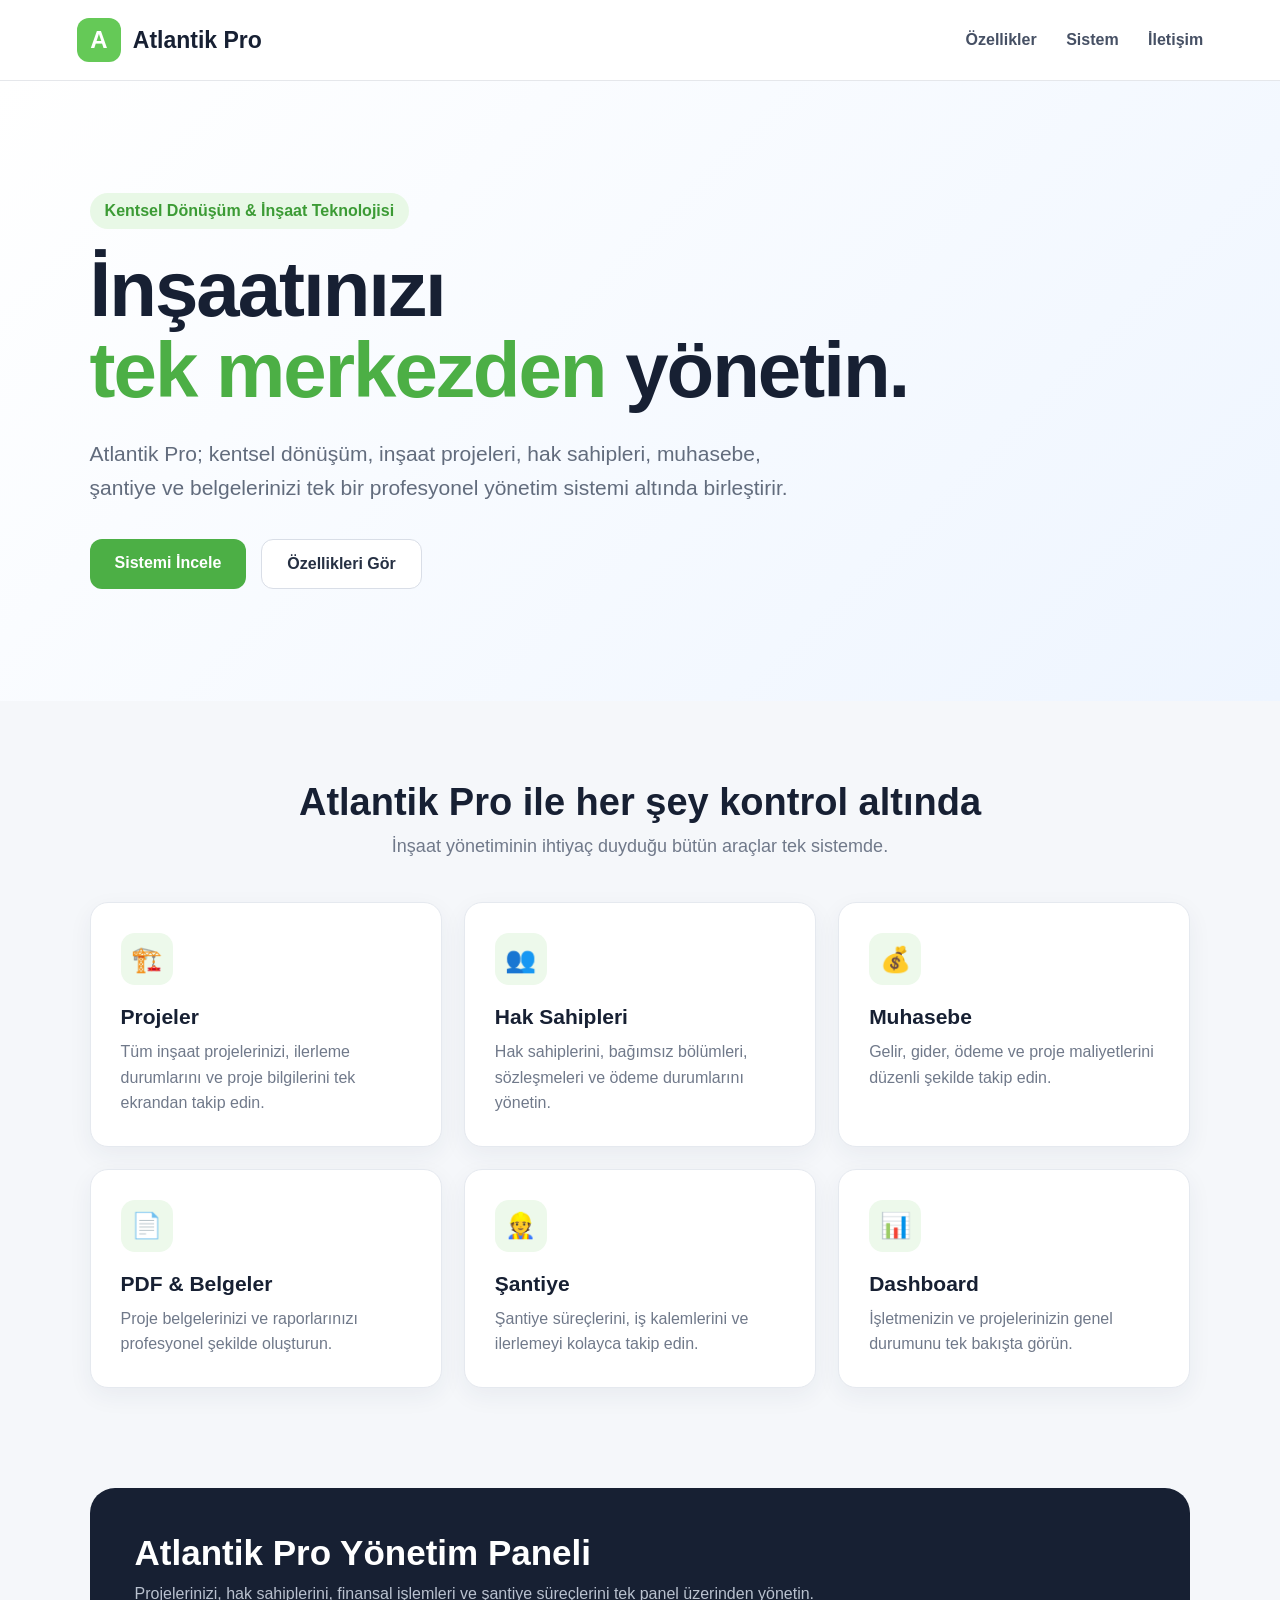
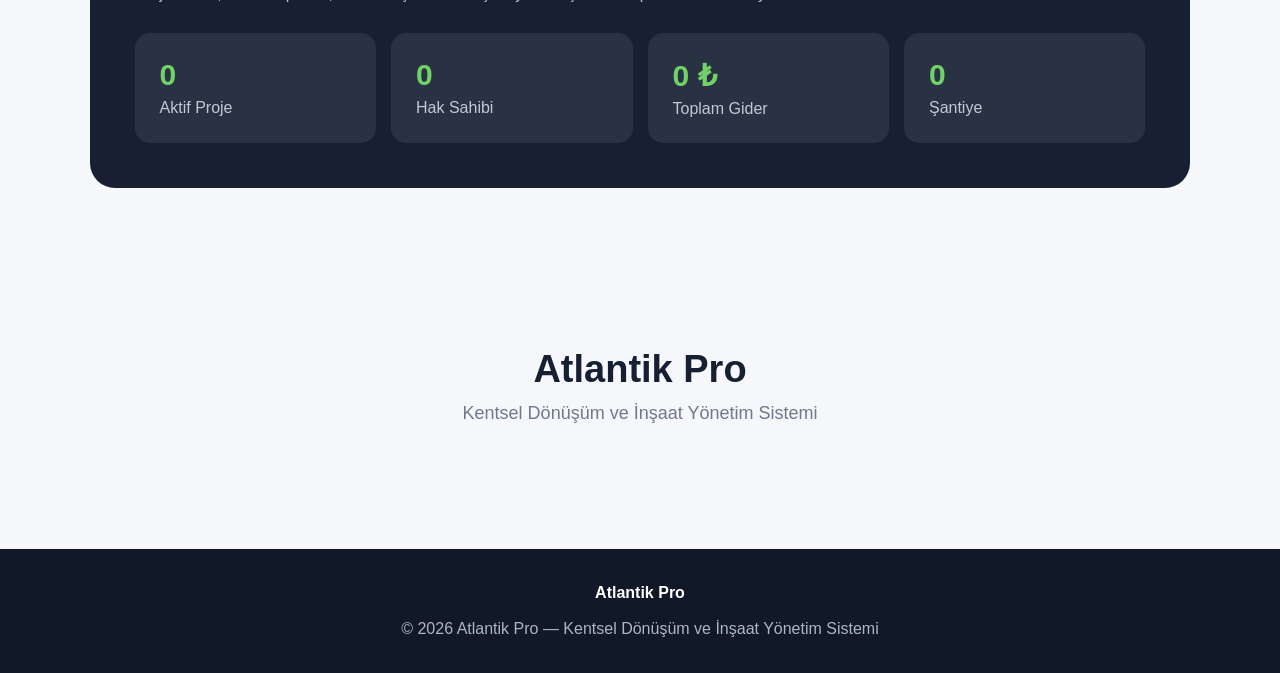
==== İndex.html @ dc271481 "Create Index.html for Atlantik Pro website Add initial HTML structure for Atlantik Pro website." ====
<!DOCTYPE html>
<html lang="tr">
<head>
  <meta charset="UTF-8">
  <meta name="viewport" content="width=device-width, initial-scale=1.0">
  <title>Atlantik Pro | Kentsel Dönüşüm ve İnşaat Yönetim Sistemi</title>

  <style>
    * {
      box-sizing: border-box;
      margin: 0;
      padding: 0;
    }

    body {
      font-family: -apple-system, BlinkMacSystemFont, "Segoe UI", Arial, sans-serif;
      background: #f5f7fa;
      color: #172033;
    }

    header {
      background: #ffffff;
      border-bottom: 1px solid #e5e7eb;
      padding: 18px 6%;
      display: flex;
      justify-content: space-between;
      align-items: center;
      position: sticky;
      top: 0;
      z-index: 10;
    }

    .logo {
      display: flex;
      align-items: center;
      gap: 12px;
      font-size: 23px;
      font-weight: 800;
    }

    .logo-icon {
      width: 44px;
      height: 44px;
      border-radius: 12px;
      background: #65c957;
      display: flex;
      align-items: center;
      justify-content: center;
      color: white;
      font-size: 24px;
      font-weight: 900;
    }

    nav a {
      text-decoration: none;
      color: #465064;
      margin-left: 25px;
      font-weight: 600;
    }

    .hero {
      min-height: 620px;
      display: flex;
      align-items: center;
      padding: 70px 7%;
      background: linear-gradient(135deg, #ffffff 0%, #eef5ff 100%);
    }

    .hero-content {
      max-width: 850px;
    }

    .badge {
      display: inline-block;
      padding: 9px 15px;
      background: #e8f8e6;
      color: #3c9b35;
      border-radius: 30px;
      font-weight: 700;
      margin-bottom: 20px;
    }

    h1 {
      font-size: clamp(42px, 7vw, 78px);
      line-height: 1.05;
      margin-bottom: 25px;
      letter-spacing: -2px;
    }

    h1 span {
      color: #4caf45;
    }

    .hero p {
      max-width: 700px;
      color: #626c7d;
      font-size: 21px;
      line-height: 1.6;
      margin-bottom: 35px;
    }

    .buttons {
      display: flex;
      gap: 15px;
      flex-wrap: wrap;
    }

    .btn {
      display: inline-block;
      padding: 15px 25px;
      border-radius: 12px;
      text-decoration: none;
      font-weight: 700;
      transition: .2s;
    }

    .btn-primary {
      background: #4caf45;
      color: white;
    }

    .btn-secondary {
      background: white;
      color: #263043;
      border: 1px solid #d9dee7;
    }

    .section {
      padding: 80px 7%;
    }

    .section-title {
      text-align: center;
      margin-bottom: 45px;
    }

    .section-title h2 {
      font-size: 38px;
      margin-bottom: 12px;
    }

    .section-title p {
      color: #70798a;
      font-size: 18px;
    }

    .cards {
      display: grid;
      grid-template-columns: repeat(3, 1fr);
      gap: 22px;
    }

    .card {
      background: white;
      padding: 30px;
      border-radius: 18px;
      border: 1px solid #e5e9ef;
      box-shadow: 0 8px 25px rgba(30, 50, 80, .06);
    }

    .card-icon {
      width: 52px;
      height: 52px;
      background: #edf9eb;
      color: #4caf45;
      border-radius: 14px;
      display: flex;
      align-items: center;
      justify-content: center;
      font-size: 25px;
      margin-bottom: 20px;
    }

    .card h3 {
      font-size: 21px;
      margin-bottom: 10px;
    }

    .card p {
      color: #70798a;
      line-height: 1.6;
    }

    .dashboard {
      background: #172033;
      color: white;
      border-radius: 25px;
      padding: 45px;
      margin: 20px 7% 80px;
    }

    .dashboard h2 {
      font-size: 35px;
      margin-bottom: 12px;
    }

    .dashboard p {
      color: #b9c1cf;
      margin-bottom: 30px;
    }

    .stats {
      display: grid;
      grid-template-columns: repeat(4, 1fr);
      gap: 15px;
    }

    .stat {
      background: rgba(255,255,255,.08);
      padding: 25px;
      border-radius: 15px;
    }

    .stat strong {
      display: block;
      font-size: 30px;
      margin-bottom: 7px;
      color: #72d267;
    }

    .stat span {
      color: #c3c9d3;
    }

    footer {
      background: #111827;
      color: #aeb6c4;
      text-align: center;
      padding: 35px 20px;
    }

    footer strong {
      color: white;
    }

    @media (max-width: 800px) {
      header {
        padding: 15px 5%;
      }

      nav {
        display: none;
      }

      .hero {
        padding: 60px 6%;
        min-height: 560px;
      }

      .hero p {
        font-size: 18px;
      }

      .cards {
        grid-template-columns: 1fr;
      }

      .stats {
        grid-template-columns: repeat(2, 1fr);
      }

      .dashboard {
        margin: 10px 5% 60px;
        padding: 30px 22px;
      }

      .section {
        padding: 60px 6%;
      }
    }
  </style>
</head>

<body>

<header>
  <div class="logo">
    <div class="logo-icon">A</div>
    Atlantik Pro
  </div>

  <nav>
    <a href="#ozellikler">Özellikler</a>
    <a href="#sistem">Sistem</a>
    <a href="#iletisim">İletişim</a>
  </nav>
</header>

<section class="hero">
  <div class="hero-content">

    <div class="badge">
      Kentsel Dönüşüm & İnşaat Teknolojisi
    </div>

    <h1>
      İnşaatınızı<br>
      <span>tek merkezden</span> yönetin.
    </h1>

    <p>
      Atlantik Pro; kentsel dönüşüm, inşaat projeleri,
      hak sahipleri, muhasebe, şantiye ve belgelerinizi
      tek bir profesyonel yönetim sistemi altında birleştirir.
    </p>

    <div class="buttons">
      <a class="btn btn-primary" href="#sistem">
        Sistemi İncele
      </a>

      <a class="btn btn-secondary" href="#ozellikler">
        Özellikleri Gör
      </a>
    </div>

  </div>
</section>

<section class="section" id="ozellikler">

  <div class="section-title">
    <h2>Atlantik Pro ile her şey kontrol altında</h2>
    <p>İnşaat yönetiminin ihtiyaç duyduğu bütün araçlar tek sistemde.</p>
  </div>

  <div class="cards">

    <div class="card">
      <div class="card-icon">🏗️</div>
      <h3>Projeler</h3>
      <p>
        Tüm inşaat projelerinizi, ilerleme durumlarını
        ve proje bilgilerini tek ekrandan takip edin.
      </p>
    </div>

    <div class="card">
      <div class="card-icon">👥</div>
      <h3>Hak Sahipleri</h3>
      <p>
        Hak sahiplerini, bağımsız bölümleri,
        sözleşmeleri ve ödeme durumlarını yönetin.
      </p>
    </div>

    <div class="card">
      <div class="card-icon">💰</div>
      <h3>Muhasebe</h3>
      <p>
        Gelir, gider, ödeme ve proje maliyetlerini
        düzenli şekilde takip edin.
      </p>
    </div>

    <div class="card">
      <div class="card-icon">📄</div>
      <h3>PDF & Belgeler</h3>
      <p>
        Proje belgelerinizi ve raporlarınızı
        profesyonel şekilde oluşturun.
      </p>
    </div>

    <div class="card">
      <div class="card-icon">👷</div>
      <h3>Şantiye</h3>
      <p>
        Şantiye süreçlerini, iş kalemlerini ve
        ilerlemeyi kolayca takip edin.
      </p>
    </div>

    <div class="card">
      <div class="card-icon">📊</div>
      <h3>Dashboard</h3>
      <p>
        İşletmenizin ve projelerinizin genel durumunu
        tek bakışta görün.
      </p>
    </div>

  </div>
</section>

<section class="dashboard" id="sistem">

  <h2>Atlantik Pro Yönetim Paneli</h2>

  <p>
    Projelerinizi, hak sahiplerini, finansal işlemleri
    ve şantiye süreçlerini tek panel üzerinden yönetin.
  </p>

  <div class="stats">

    <div class="stat">
      <strong>0</strong>
      <span>Aktif Proje</span>
    </div>

    <div class="stat">
      <strong>0</strong>
      <span>Hak Sahibi</span>
    </div>

    <div class="stat">
      <strong>0 ₺</strong>
      <span>Toplam Gider</span>
    </div>

    <div class="stat">
      <strong>0</strong>
      <span>Şantiye</span>
    </div>

  </div>

</section>

<section class="section" id="iletisim">

  <div class="section-title">
    <h2>Atlantik Pro</h2>
    <p>
      Kentsel Dönüşüm ve İnşaat Yönetim Sistemi
    </p>
  </div>

</section>

<footer>
  <strong>Atlantik Pro</strong>
  <br><br>
  © 2026 Atlantik Pro — Kentsel Dönüşüm ve İnşaat Yönetim Sistemi
</footer>

</body>
</html>
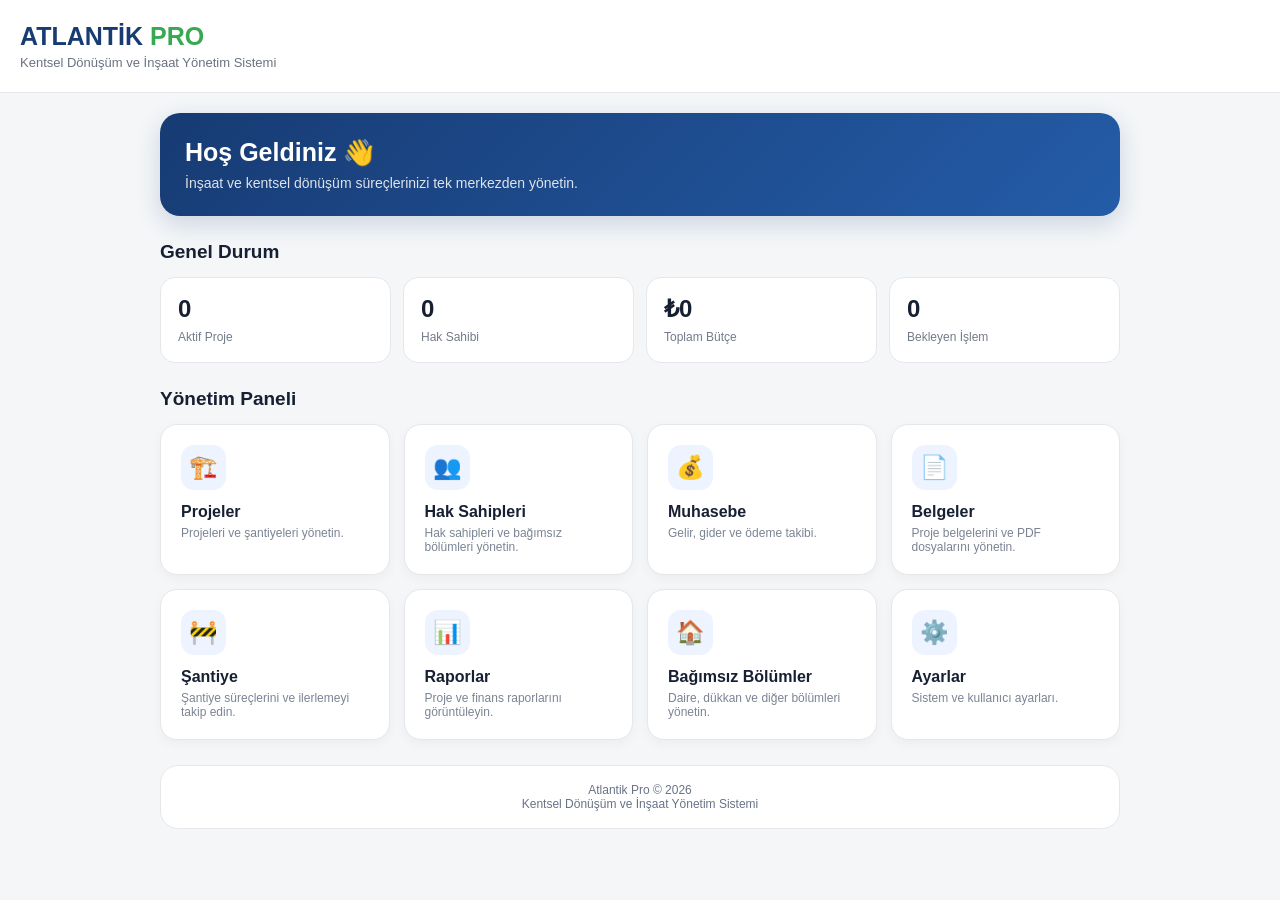
==== commit 479d82c7: "Refactor HTML for Atlantik Pro site Updated HTML structure and styles for improved layout and design" ====
--- a/İndex.html
+++ b/İndex.html
@@ -1,439 +1,266 @@
 <!DOCTYPE html>
 <html lang="tr">
 <head>
-  <meta charset="UTF-8">
-  <meta name="viewport" content="width=device-width, initial-scale=1.0">
-  <title>Atlantik Pro | Kentsel Dönüşüm ve İnşaat Yönetim Sistemi</title>
-
-  <style>
-    * {
-      box-sizing: border-box;
-      margin: 0;
-      padding: 0;
-    }
-
-    body {
-      font-family: -apple-system, BlinkMacSystemFont, "Segoe UI", Arial, sans-serif;
-      background: #f5f7fa;
-      color: #172033;
-    }
-
-    header {
-      background: #ffffff;
-      border-bottom: 1px solid #e5e7eb;
-      padding: 18px 6%;
-      display: flex;
-      justify-content: space-between;
-      align-items: center;
-      position: sticky;
-      top: 0;
-      z-index: 10;
-    }
-
-    .logo {
-      display: flex;
-      align-items: center;
-      gap: 12px;
-      font-size: 23px;
-      font-weight: 800;
-    }
-
-    .logo-icon {
-      width: 44px;
-      height: 44px;
-      border-radius: 12px;
-      background: #65c957;
-      display: flex;
-      align-items: center;
-      justify-content: center;
-      color: white;
-      font-size: 24px;
-      font-weight: 900;
-    }
-
-    nav a {
-      text-decoration: none;
-      color: #465064;
-      margin-left: 25px;
-      font-weight: 600;
-    }
-
-    .hero {
-      min-height: 620px;
-      display: flex;
-      align-items: center;
-      padding: 70px 7%;
-      background: linear-gradient(135deg, #ffffff 0%, #eef5ff 100%);
-    }
-
-    .hero-content {
-      max-width: 850px;
-    }
-
-    .badge {
-      display: inline-block;
-      padding: 9px 15px;
-      background: #e8f8e6;
-      color: #3c9b35;
-      border-radius: 30px;
-      font-weight: 700;
-      margin-bottom: 20px;
-    }
-
-    h1 {
-      font-size: clamp(42px, 7vw, 78px);
-      line-height: 1.05;
-      margin-bottom: 25px;
-      letter-spacing: -2px;
-    }
-
-    h1 span {
-      color: #4caf45;
-    }
-
-    .hero p {
-      max-width: 700px;
-      color: #626c7d;
-      font-size: 21px;
-      line-height: 1.6;
-      margin-bottom: 35px;
-    }
-
-    .buttons {
-      display: flex;
-      gap: 15px;
-      flex-wrap: wrap;
-    }
-
-    .btn {
-      display: inline-block;
-      padding: 15px 25px;
-      border-radius: 12px;
-      text-decoration: none;
-      font-weight: 700;
-      transition: .2s;
-    }
-
-    .btn-primary {
-      background: #4caf45;
-      color: white;
-    }
-
-    .btn-secondary {
-      background: white;
-      color: #263043;
-      border: 1px solid #d9dee7;
-    }
-
-    .section {
-      padding: 80px 7%;
-    }
-
-    .section-title {
-      text-align: center;
-      margin-bottom: 45px;
-    }
-
-    .section-title h2 {
-      font-size: 38px;
-      margin-bottom: 12px;
-    }
-
-    .section-title p {
-      color: #70798a;
-      font-size: 18px;
-    }
-
-    .cards {
-      display: grid;
-      grid-template-columns: repeat(3, 1fr);
-      gap: 22px;
-    }
-
-    .card {
-      background: white;
-      padding: 30px;
-      border-radius: 18px;
-      border: 1px solid #e5e9ef;
-      box-shadow: 0 8px 25px rgba(30, 50, 80, .06);
-    }
-
-    .card-icon {
-      width: 52px;
-      height: 52px;
-      background: #edf9eb;
-      color: #4caf45;
-      border-radius: 14px;
-      display: flex;
-      align-items: center;
-      justify-content: center;
-      font-size: 25px;
-      margin-bottom: 20px;
-    }
-
-    .card h3 {
-      font-size: 21px;
-      margin-bottom: 10px;
-    }
-
-    .card p {
-      color: #70798a;
-      line-height: 1.6;
-    }
-
-    .dashboard {
-      background: #172033;
-      color: white;
-      border-radius: 25px;
-      padding: 45px;
-      margin: 20px 7% 80px;
-    }
-
-    .dashboard h2 {
-      font-size: 35px;
-      margin-bottom: 12px;
-    }
-
-    .dashboard p {
-      color: #b9c1cf;
-      margin-bottom: 30px;
-    }
-
-    .stats {
-      display: grid;
-      grid-template-columns: repeat(4, 1fr);
-      gap: 15px;
-    }
-
-    .stat {
-      background: rgba(255,255,255,.08);
-      padding: 25px;
-      border-radius: 15px;
-    }
-
-    .stat strong {
-      display: block;
-      font-size: 30px;
-      margin-bottom: 7px;
-      color: #72d267;
-    }
-
-    .stat span {
-      color: #c3c9d3;
-    }
-
-    footer {
-      background: #111827;
-      color: #aeb6c4;
-      text-align: center;
-      padding: 35px 20px;
-    }
-
-    footer strong {
-      color: white;
-    }
-
-    @media (max-width: 800px) {
-      header {
-        padding: 15px 5%;
-      }
-
-      nav {
-        display: none;
-      }
-
-      .hero {
-        padding: 60px 6%;
-        min-height: 560px;
-      }
-
-      .hero p {
-        font-size: 18px;
-      }
-
-      .cards {
-        grid-template-columns: 1fr;
-      }
-
-      .stats {
-        grid-template-columns: repeat(2, 1fr);
-      }
-
-      .dashboard {
-        margin: 10px 5% 60px;
-        padding: 30px 22px;
-      }
-
-      .section {
-        padding: 60px 6%;
-      }
-    }
-  </style>
+<meta charset="UTF-8">
+<meta name="viewport" content="width=device-width, initial-scale=1.0">
+<title>Atlantik Pro</title>
+
+<style>
+*{
+  box-sizing:border-box;
+  margin:0;
+  padding:0;
+}
+
+body{
+  font-family:-apple-system,BlinkMacSystemFont,"Segoe UI",sans-serif;
+  background:#f4f6f8;
+  color:#172033;
+}
+
+.header{
+  background:#ffffff;
+  padding:22px 20px;
+  border-bottom:1px solid #e5e7eb;
+  position:sticky;
+  top:0;
+  z-index:10;
+}
+
+.logo{
+  font-size:25px;
+  font-weight:800;
+  color:#173b73;
+}
+
+.logo span{
+  color:#39a852;
+}
+
+.subtitle{
+  font-size:13px;
+  color:#6b7280;
+  margin-top:4px;
+}
+
+.container{
+  padding:20px;
+  max-width:1000px;
+  margin:auto;
+}
+
+.welcome{
+  background:linear-gradient(135deg,#173b73,#245ca8);
+  color:white;
+  border-radius:20px;
+  padding:25px;
+  margin-bottom:20px;
+  box-shadow:0 8px 25px rgba(23,59,115,.18);
+}
+
+.welcome h1{
+  font-size:25px;
+  margin-bottom:8px;
+}
+
+.welcome p{
+  opacity:.85;
+  font-size:14px;
+}
+
+.section-title{
+  font-size:19px;
+  font-weight:750;
+  margin:25px 0 14px;
+}
+
+.grid{
+  display:grid;
+  grid-template-columns:repeat(2,1fr);
+  gap:14px;
+}
+
+.card{
+  background:white;
+  border-radius:17px;
+  padding:20px;
+  border:1px solid #e5e7eb;
+  box-shadow:0 4px 12px rgba(0,0,0,.04);
+  cursor:pointer;
+  transition:.2s;
+}
+
+.card:active{
+  transform:scale(.98);
+}
+
+.icon{
+  width:45px;
+  height:45px;
+  border-radius:13px;
+  background:#edf4ff;
+  display:flex;
+  align-items:center;
+  justify-content:center;
+  font-size:23px;
+  margin-bottom:13px;
+}
+
+.card h3{
+  font-size:16px;
+  margin-bottom:5px;
+}
+
+.card p{
+  font-size:12px;
+  color:#7b8494;
+}
+
+.stats{
+  display:grid;
+  grid-template-columns:repeat(2,1fr);
+  gap:12px;
+}
+
+.stat{
+  background:white;
+  border-radius:15px;
+  padding:17px;
+  border:1px solid #e5e7eb;
+}
+
+.stat strong{
+  display:block;
+  font-size:24px;
+  margin-bottom:4px;
+}
+
+.stat span{
+  color:#737b89;
+  font-size:12px;
+}
+
+.bottom{
+  margin-top:25px;
+  background:white;
+  border:1px solid #e5e7eb;
+  border-radius:18px;
+  padding:17px;
+  text-align:center;
+  color:#687386;
+  font-size:12px;
+}
+
+@media(min-width:700px){
+  .grid{
+    grid-template-columns:repeat(4,1fr);
+  }
+
+  .stats{
+    grid-template-columns:repeat(4,1fr);
+  }
+}
+</style>
 </head>
 
 <body>
 
-<header>
-  <div class="logo">
-    <div class="logo-icon">A</div>
-    Atlantik Pro
-  </div>
-
-  <nav>
-    <a href="#ozellikler">Özellikler</a>
-    <a href="#sistem">Sistem</a>
-    <a href="#iletisim">İletişim</a>
-  </nav>
+<header class="header">
+  <div class="logo">ATLANTİK <span>PRO</span></div>
+  <div class="subtitle">Kentsel Dönüşüm ve İnşaat Yönetim Sistemi</div>
 </header>
 
-<section class="hero">
-  <div class="hero-content">
-
-    <div class="badge">
-      Kentsel Dönüşüm & İnşaat Teknolojisi
-    </div>
-
-    <h1>
-      İnşaatınızı<br>
-      <span>tek merkezden</span> yönetin.
-    </h1>
-
-    <p>
-      Atlantik Pro; kentsel dönüşüm, inşaat projeleri,
-      hak sahipleri, muhasebe, şantiye ve belgelerinizi
-      tek bir profesyonel yönetim sistemi altında birleştirir.
-    </p>
-
-    <div class="buttons">
-      <a class="btn btn-primary" href="#sistem">
-        Sistemi İncele
-      </a>
-
-      <a class="btn btn-secondary" href="#ozellikler">
-        Özellikleri Gör
-      </a>
-    </div>
-
-  </div>
+<main class="container">
+
+<section class="welcome">
+  <h1>Hoş Geldiniz 👋</h1>
+  <p>İnşaat ve kentsel dönüşüm süreçlerinizi tek merkezden yönetin.</p>
 </section>
 
-<section class="section" id="ozellikler">
-
-  <div class="section-title">
-    <h2>Atlantik Pro ile her şey kontrol altında</h2>
-    <p>İnşaat yönetiminin ihtiyaç duyduğu bütün araçlar tek sistemde.</p>
-  </div>
-
-  <div class="cards">
-
-    <div class="card">
-      <div class="card-icon">🏗️</div>
-      <h3>Projeler</h3>
-      <p>
-        Tüm inşaat projelerinizi, ilerleme durumlarını
-        ve proje bilgilerini tek ekrandan takip edin.
-      </p>
-    </div>
-
-    <div class="card">
-      <div class="card-icon">👥</div>
-      <h3>Hak Sahipleri</h3>
-      <p>
-        Hak sahiplerini, bağımsız bölümleri,
-        sözleşmeleri ve ödeme durumlarını yönetin.
-      </p>
-    </div>
-
-    <div class="card">
-      <div class="card-icon">💰</div>
-      <h3>Muhasebe</h3>
-      <p>
-        Gelir, gider, ödeme ve proje maliyetlerini
-        düzenli şekilde takip edin.
-      </p>
-    </div>
-
-    <div class="card">
-      <div class="card-icon">📄</div>
-      <h3>PDF & Belgeler</h3>
-      <p>
-        Proje belgelerinizi ve raporlarınızı
-        profesyonel şekilde oluşturun.
-      </p>
-    </div>
-
-    <div class="card">
-      <div class="card-icon">👷</div>
-      <h3>Şantiye</h3>
-      <p>
-        Şantiye süreçlerini, iş kalemlerini ve
-        ilerlemeyi kolayca takip edin.
-      </p>
-    </div>
-
-    <div class="card">
-      <div class="card-icon">📊</div>
-      <h3>Dashboard</h3>
-      <p>
-        İşletmenizin ve projelerinizin genel durumunu
-        tek bakışta görün.
-      </p>
-    </div>
-
+<div class="section-title">Genel Durum</div>
+
+<section class="stats">
+  <div class="stat">
+    <strong>0</strong>
+    <span>Aktif Proje</span>
+  </div>
+
+  <div class="stat">
+    <strong>0</strong>
+    <span>Hak Sahibi</span>
+  </div>
+
+  <div class="stat">
+    <strong>₺0</strong>
+    <span>Toplam Bütçe</span>
+  </div>
+
+  <div class="stat">
+    <strong>0</strong>
+    <span>Bekleyen İşlem</span>
   </div>
 </section>
 
-<section class="dashboard" id="sistem">
-
-  <h2>Atlantik Pro Yönetim Paneli</h2>
-
-  <p>
-    Projelerinizi, hak sahiplerini, finansal işlemleri
-    ve şantiye süreçlerini tek panel üzerinden yönetin.
-  </p>
-
-  <div class="stats">
-
-    <div class="stat">
-      <strong>0</strong>
-      <span>Aktif Proje</span>
-    </div>
-
-    <div class="stat">
-      <strong>0</strong>
-      <span>Hak Sahibi</span>
-    </div>
-
-    <div class="stat">
-      <strong>0 ₺</strong>
-      <span>Toplam Gider</span>
-    </div>
-
-    <div class="stat">
-      <strong>0</strong>
-      <span>Şantiye</span>
-    </div>
-
+<div class="section-title">Yönetim Paneli</div>
+
+<section class="grid">
+
+  <div class="card">
+    <div class="icon">🏗️</div>
+    <h3>Projeler</h3>
+    <p>Projeleri ve şantiyeleri yönetin.</p>
+  </div>
+
+  <div class="card">
+    <div class="icon">👥</div>
+    <h3>Hak Sahipleri</h3>
+    <p>Hak sahipleri ve bağımsız bölümleri yönetin.</p>
+  </div>
+
+  <div class="card">
+    <div class="icon">💰</div>
+    <h3>Muhasebe</h3>
+    <p>Gelir, gider ve ödeme takibi.</p>
+  </div>
+
+  <div class="card">
+    <div class="icon">📄</div>
+    <h3>Belgeler</h3>
+    <p>Proje belgelerini ve PDF dosyalarını yönetin.</p>
+  </div>
+
+  <div class="card">
+    <div class="icon">🚧</div>
+    <h3>Şantiye</h3>
+    <p>Şantiye süreçlerini ve ilerlemeyi takip edin.</p>
+  </div>
+
+  <div class="card">
+    <div class="icon">📊</div>
+    <h3>Raporlar</h3>
+    <p>Proje ve finans raporlarını görüntüleyin.</p>
+  </div>
+
+  <div class="card">
+    <div class="icon">🏠</div>
+    <h3>Bağımsız Bölümler</h3>
+    <p>Daire, dükkan ve diğer bölümleri yönetin.</p>
+  </div>
+
+  <div class="card">
+    <div class="icon">⚙️</div>
+    <h3>Ayarlar</h3>
+    <p>Sistem ve kullanıcı ayarları.</p>
   </div>
 
 </section>
 
-<section class="section" id="iletisim">
-
-  <div class="section-title">
-    <h2>Atlantik Pro</h2>
-    <p>
-      Kentsel Dönüşüm ve İnşaat Yönetim Sistemi
-    </p>
-  </div>
-
-</section>
-
-<footer>
-  <strong>Atlantik Pro</strong>
-  <br><br>
-  © 2026 Atlantik Pro — Kentsel Dönüşüm ve İnşaat Yönetim Sistemi
-</footer>
+<div class="bottom">
+  Atlantik Pro © 2026<br>
+  Kentsel Dönüşüm ve İnşaat Yönetim Sistemi
+</div>
+
+</main>
 
 </body>
 </html>
